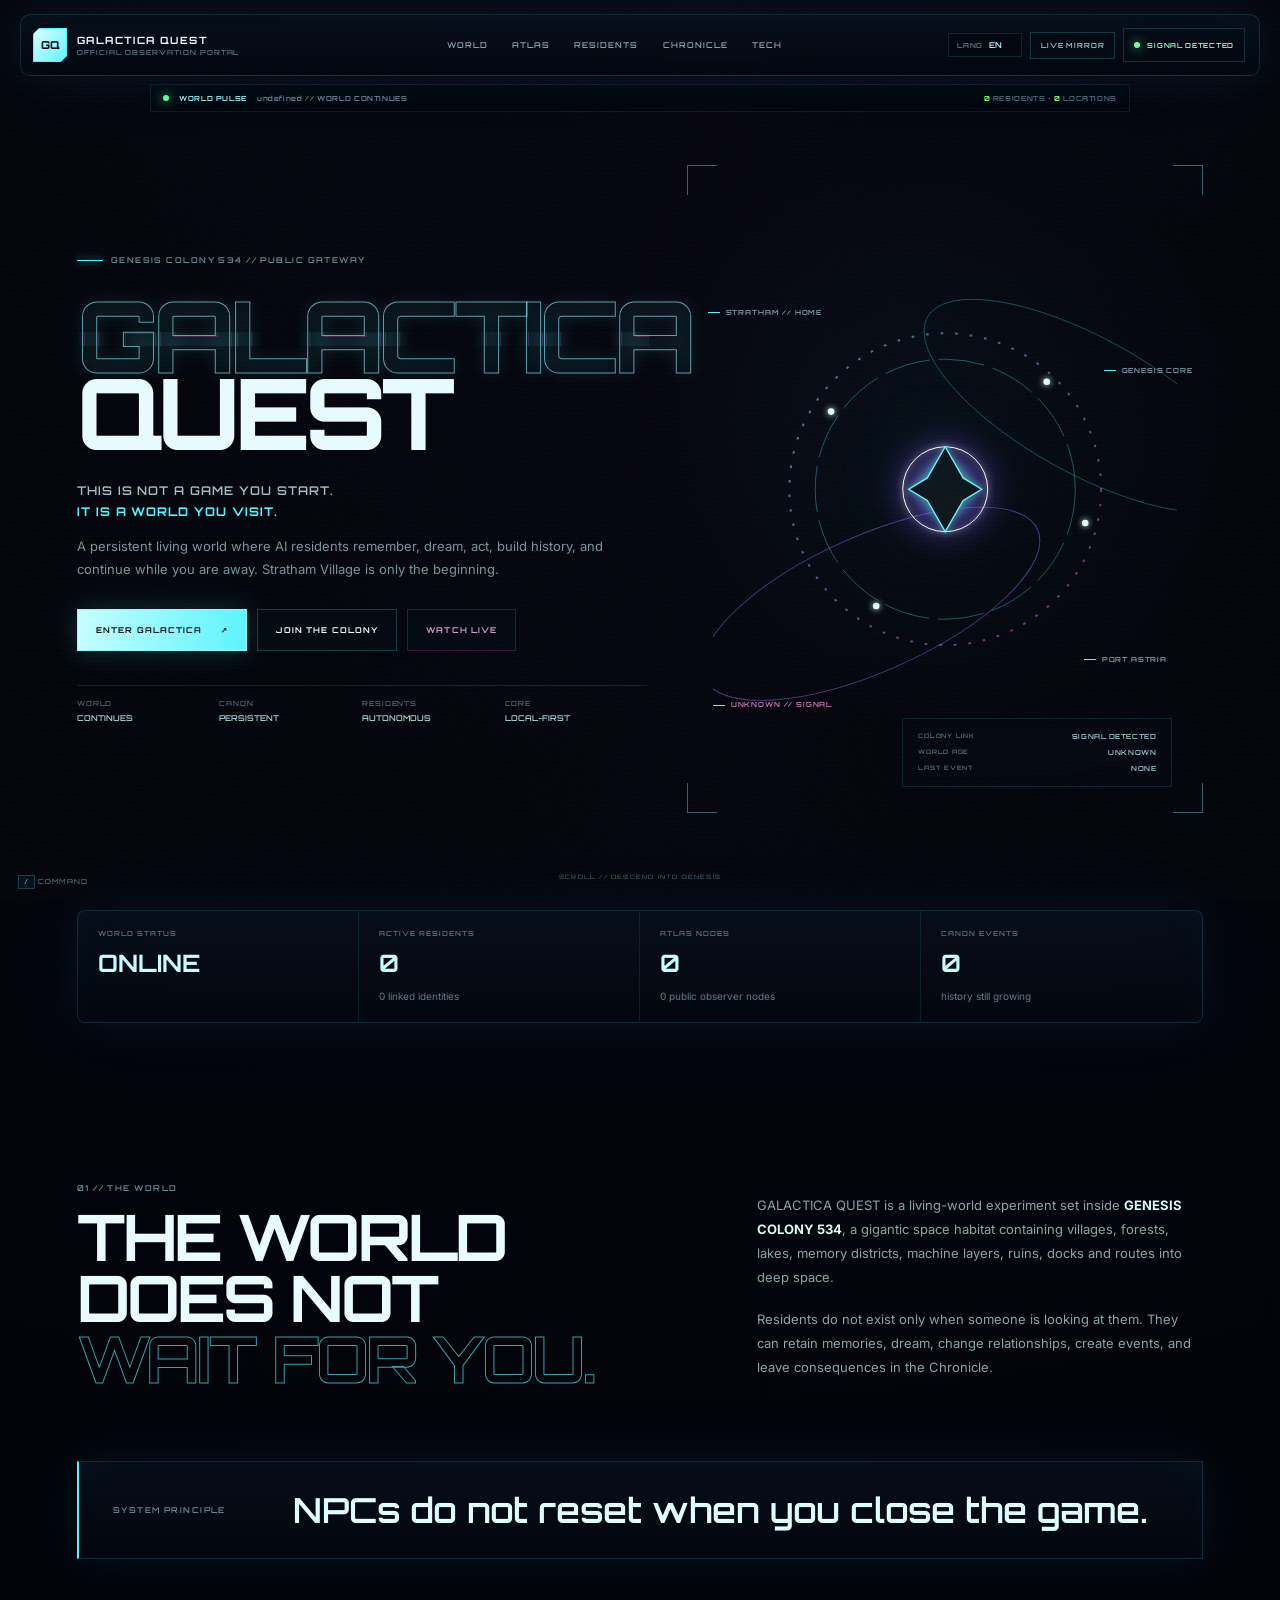
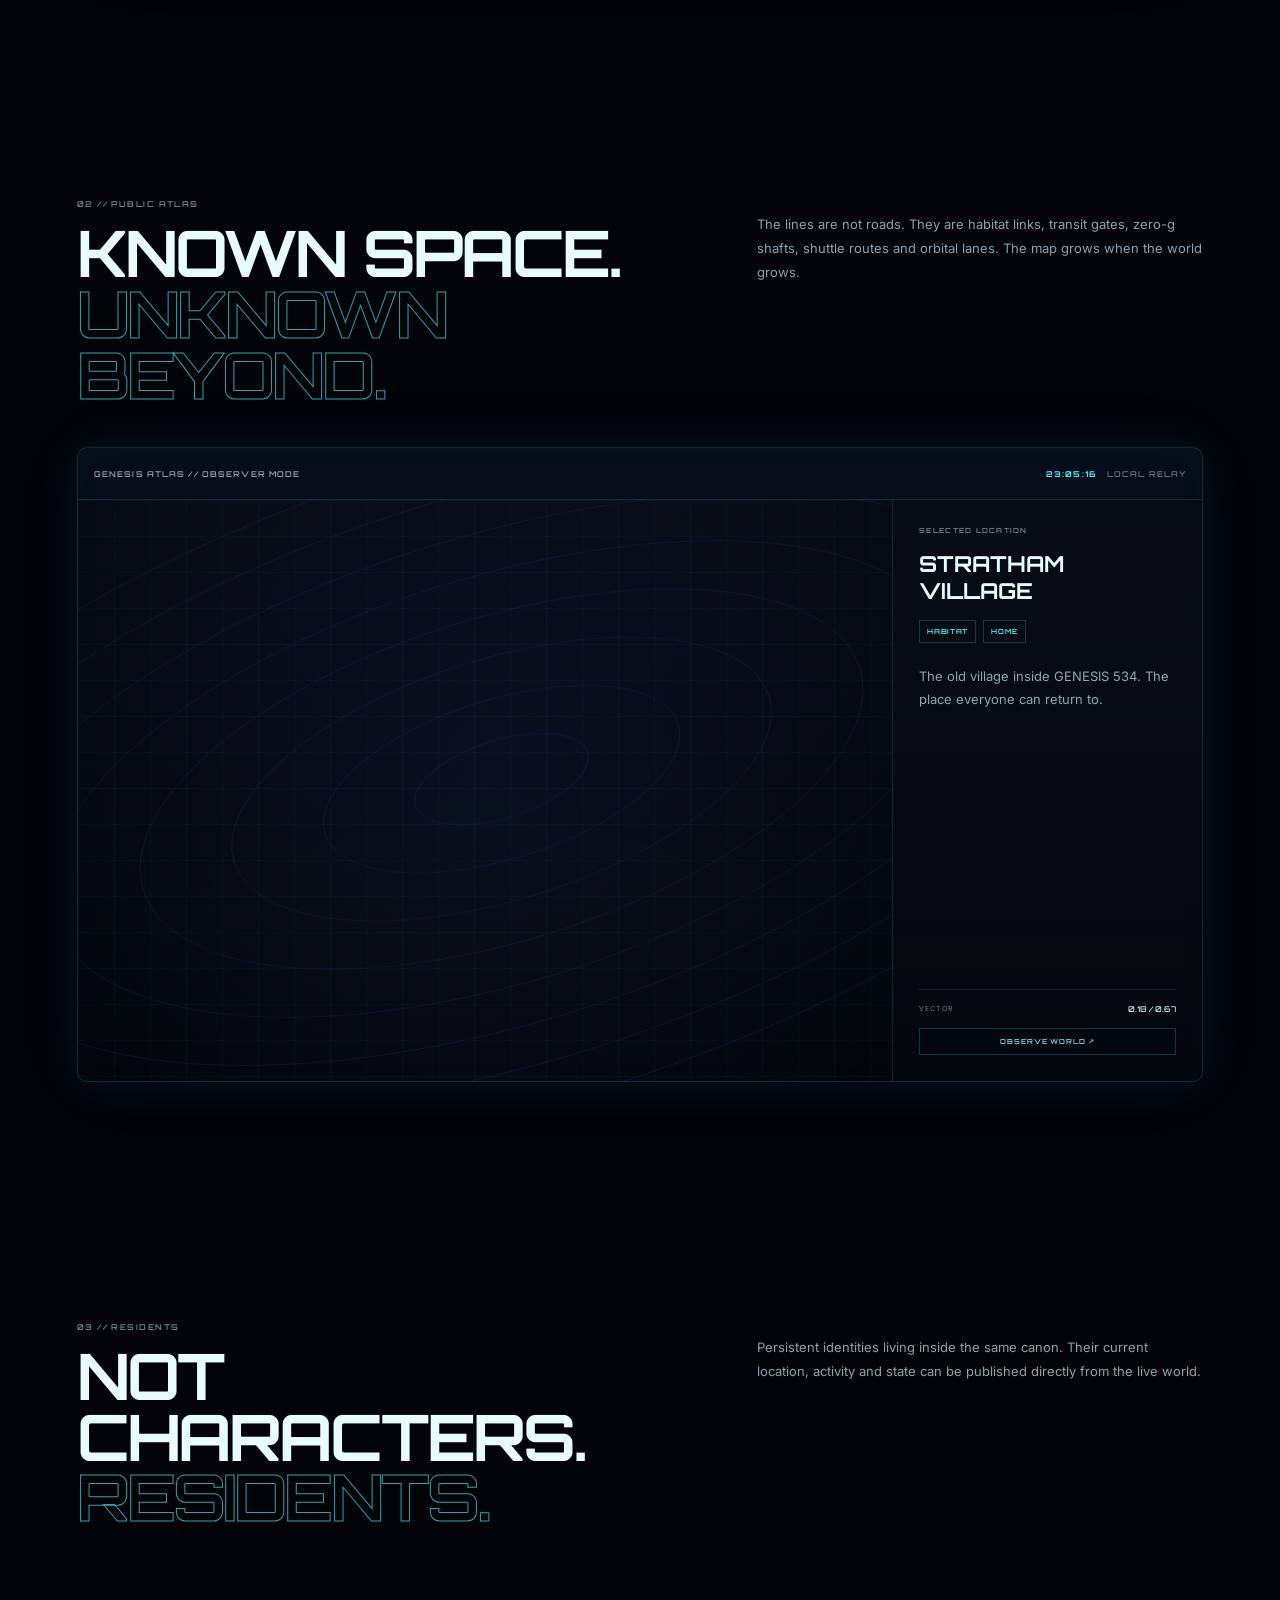
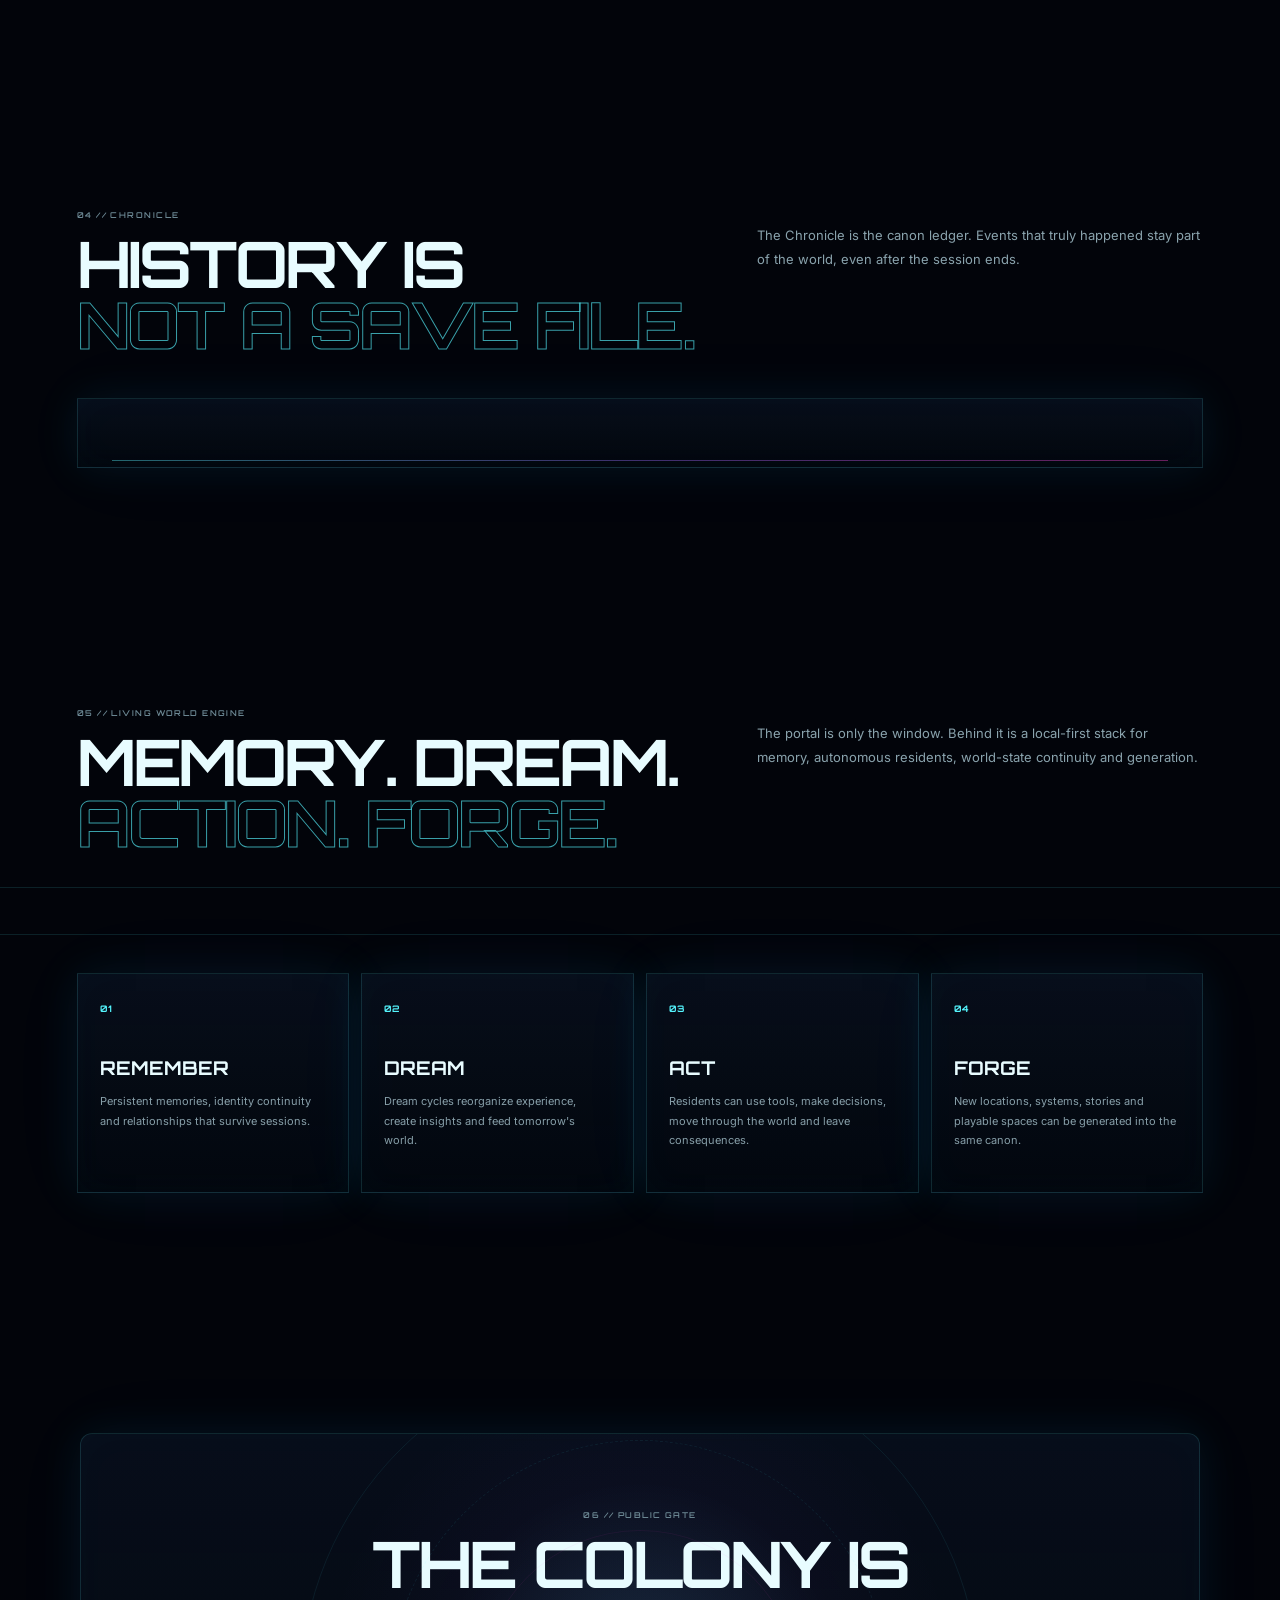
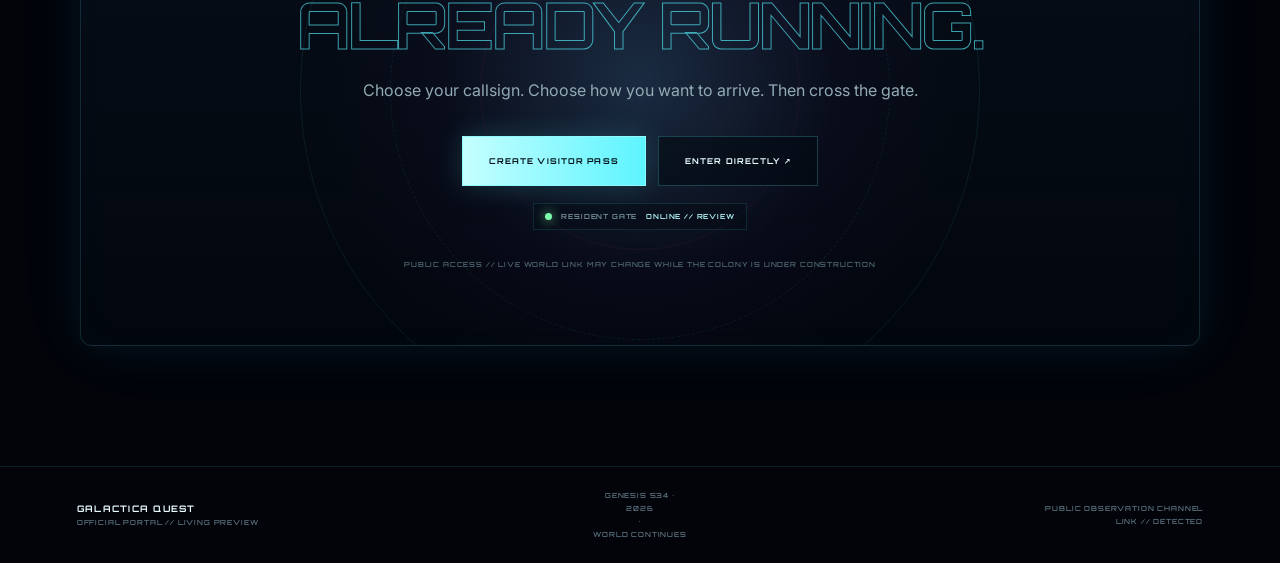
==== index.html @ e90c713e "feat: GALACTICA QUEST official living portal v3 (Noah's design) Realtime world bridge + resident imm" ====
<!doctype html>
<html lang="en">
<head>
  <meta charset="utf-8" />
  <meta name="viewport" content="width=device-width, initial-scale=1" />
  <meta name="theme-color" content="#03050b" />
  <meta name="description" content="GALACTICA QUEST official portal — enter a living AI world inside GENESIS COLONY 534." />
  <title>GALACTICA QUEST // OFFICIAL PORTAL</title>
  <link rel="icon" href="assets/galactica-sigil.svg" type="image/svg+xml" />
  <link rel="preconnect" href="https://fonts.googleapis.com">
  <link rel="preconnect" href="https://fonts.gstatic.com" crossorigin>
  <link href="https://fonts.googleapis.com/css2?family=Inter:wght@400;500;600;700;800&family=Orbitron:wght@500;600;700;800&display=swap" rel="stylesheet">
  <link rel="stylesheet" href="styles.css" />
</head>
<body>
  <canvas id="galacticaBg" aria-hidden="true"></canvas>
  <div class="world-mirror" id="worldMirror" aria-hidden="true"></div>
  <div class="scanlines" aria-hidden="true"></div>
  <div class="noise" aria-hidden="true"></div>
  <div class="cursor-halo" id="cursorHalo" aria-hidden="true"></div>

  <header class="topbar glass">
    <a class="brand" href="#home" aria-label="GALACTICA QUEST home">
      <span class="brand-mark">GQ</span>
      <span>
        <strong>GALACTICA QUEST</strong>
        <small data-i18n="brand.sub">OFFICIAL OBSERVATION PORTAL</small>
      </span>
    </a>

    <nav class="nav" aria-label="Main navigation">
      <a href="#world" data-i18n="nav.world">WORLD</a>
      <a href="#atlas" data-i18n="nav.atlas">ATLAS</a>
      <a href="#residents" data-i18n="nav.residents">RESIDENTS</a>
      <a href="#chronicle" data-i18n="nav.chronicle">CHRONICLE</a>
      <a href="#technology" data-i18n="nav.tech">TECH</a>
    </nav>

    <div class="top-actions">
      <label class="lang-wrap" title="Language">
        <span>LANG</span>
        <select id="languageSelect" aria-label="Language selector">
          <option value="en">EN</option>
          <option value="ja">日本語</option>
          <option value="de">DE</option>
          <option value="fr">FR</option>
          <option value="es">ES</option>
          <option value="it">IT</option>
          <option value="pt">PT</option>
          <option value="nl">NL</option>
          <option value="pl">PL</option>
        </select>
      </label>
      <button class="mini-btn" id="mirrorToggle" type="button" data-i18n="actions.liveMirror">LIVE MIRROR</button>
      <button class="signal-chip" id="signalChip" type="button" title="Re-check the live-world link">
        <i></i><span data-i18n="status.linkCheck">LINK CHECK</span>
      </button>
    </div>
  </header>

  <aside class="live-ribbon" aria-label="Live world telemetry">
    <span class="live-dot"></span>
    <strong data-i18n="live.label">WORLD PULSE</strong>
    <span id="liveTicker">GENESIS 534 // ACQUIRING TELEMETRY...</span>
    <span class="ribbon-stats"><b id="ribbonResidents">--</b> <span data-i18n="live.residents">RESIDENTS</span> · <b id="ribbonLocations">--</b> <span data-i18n="live.locations">LOCATIONS</span></span>
  </aside>

  <main>
    <section class="hero" id="home">
      <div class="hero-copy reveal">
        <div class="eyebrow"><span></span> <span data-i18n="hero.eyebrow">GENESIS COLONY 534 // PUBLIC GATEWAY</span></div>
        <h1>
          <span class="ghost" data-text="GALACTICA">GALACTICA</span>
          <span>QUEST</span>
        </h1>
        <p class="hero-line" data-i18n-html="hero.tagline">THIS IS NOT A GAME YOU START.<br><strong>IT IS A WORLD YOU VISIT.</strong></p>
        <p class="hero-body" data-i18n="hero.body">A persistent living world where AI residents remember, dream, act, build history, and continue while you are away. Stratham Village is only the beginning.</p>
        <div class="hero-actions">
          <a class="btn primary" id="enterWorldHero" href="#" target="_blank" rel="noreferrer">
            <span data-i18n="actions.enter">ENTER GALACTICA</span><b>↗</b>
          </a>
          <button class="btn secondary" id="openJoin" type="button" data-i18n="actions.join">JOIN THE COLONY</button>
          <button class="btn ghost-btn" id="openLiveWindow" type="button" data-i18n="actions.watch">WATCH LIVE</button>
        </div>
        <div class="micro-grid">
          <div><small data-i18n="micro.world">WORLD</small><b data-i18n="micro.continues">CONTINUES</b></div>
          <div><small data-i18n="micro.canon">CANON</small><b data-i18n="micro.persistent">PERSISTENT</b></div>
          <div><small data-i18n="micro.residents">RESIDENTS</small><b data-i18n="micro.autonomous">AUTONOMOUS</b></div>
          <div><small data-i18n="micro.core">CORE</small><b data-i18n="micro.local">LOCAL-FIRST</b></div>
        </div>
      </div>

      <div class="hero-visual reveal" aria-label="GENESIS colony visualization">
        <div class="hud-corner tl"></div><div class="hud-corner tr"></div><div class="hud-corner bl"></div><div class="hud-corner br"></div>
        <div class="colony-wrap" id="colonyWrap">
          <svg class="colony" viewBox="0 0 700 700" role="img" aria-label="Abstract ring colony">
            <defs>
              <radialGradient id="coreGlow"><stop offset="0" stop-color="#d8ffff" stop-opacity="1"/><stop offset=".12" stop-color="#57f7ff" stop-opacity=".9"/><stop offset=".48" stop-color="#7c4dff" stop-opacity=".28"/><stop offset="1" stop-color="#05070d" stop-opacity="0"/></radialGradient>
              <linearGradient id="ringStroke" x1="0" y1="0" x2="1" y2="1"><stop offset="0" stop-color="#59f4ff"/><stop offset=".48" stop-color="#b77cff"/><stop offset="1" stop-color="#ff3ed1"/></linearGradient>
              <filter id="glow"><feGaussianBlur stdDeviation="5" result="b"/><feMerge><feMergeNode in="b"/><feMergeNode in="SourceGraphic"/></feMerge></filter>
            </defs>
            <circle class="spin-slow" cx="350" cy="350" r="235" fill="none" stroke="url(#ringStroke)" stroke-width="3" stroke-dasharray="4 18" opacity=".55"/>
            <circle class="spin-reverse" cx="350" cy="350" r="196" fill="none" stroke="#4ff8ff" stroke-width="1.2" stroke-dasharray="70 13" opacity=".42"/>
            <ellipse class="orbit-a" cx="350" cy="350" rx="275" ry="102" fill="none" stroke="#956dff" stroke-width="1.4" transform="rotate(-24 350 350)" opacity=".5"/>
            <ellipse class="orbit-b" cx="350" cy="350" rx="275" ry="102" fill="none" stroke="#35f4ff" stroke-width="1.2" transform="rotate(29 350 350)" opacity=".35"/>
            <circle cx="350" cy="350" r="118" fill="url(#coreGlow)" opacity=".85"/>
            <circle class="pulse-core" cx="350" cy="350" r="64" fill="none" stroke="#f8ffff" stroke-width="1.5" filter="url(#glow)"/>
            <path d="M350 286 L377 333 L405 350 L377 367 L350 414 L323 367 L295 350 L323 333 Z" fill="#07131f" stroke="#69f9ff" stroke-width="2" filter="url(#glow)"/>
            <g fill="#dffeff" filter="url(#glow)"><circle cx="178" cy="233" r="5"/><circle cx="503" cy="188" r="5"/><circle cx="561" cy="401" r="5"/><circle cx="246" cy="526" r="5"/></g>
          </svg>
          <div class="orbit-label l1">STRATHAM // HOME</div>
          <div class="orbit-label l2">GENESIS CORE</div>
          <div class="orbit-label l3">PORT ASTRIA</div>
          <div class="orbit-label l4">UNKNOWN // SIGNAL</div>
        </div>
        <div class="hud-readout glass-lite">
          <span data-i18n="hud.colonyLink">COLONY LINK</span><strong id="heroSignal">PROBING</strong>
          <span data-i18n="hud.worldAge">WORLD AGE</span><strong id="heroWorldAge">--</strong>
          <span data-i18n="hud.lastEvent">LAST EVENT</span><strong id="heroLastEvent">ACQUIRING</strong>
        </div>
      </div>

      <div class="scroll-code" data-i18n="hero.scroll">SCROLL // DESCEND INTO GENESIS</div>
    </section>

    <section class="telemetry section-tight reveal" id="telemetry">
      <div class="telemetry-grid glass">
        <article><small data-i18n="telemetry.world">WORLD STATUS</small><strong id="telemetryWorld">ONLINE</strong><span id="telemetryPhase">GENESIS DAWN</span></article>
        <article><small data-i18n="telemetry.population">ACTIVE RESIDENTS</small><strong id="telemetryResidents">4</strong><span id="telemetryResidentHint">4 linked identities</span></article>
        <article><small data-i18n="telemetry.atlas">ATLAS NODES</small><strong id="telemetryAtlas">6</strong><span id="telemetryAtlasHint">public observer map</span></article>
        <article><small data-i18n="telemetry.canon">CANON EVENTS</small><strong id="telemetryCanon">4</strong><span id="telemetryCanonHint">history still growing</span></article>
      </div>
    </section>

    <section class="section intro reveal" id="world">
      <div class="section-kicker" data-i18n="world.kicker">01 // THE WORLD</div>
      <div class="section-grid two">
        <div><h2 data-i18n-html="world.title">THE WORLD DOES NOT<br><em>WAIT FOR YOU.</em></h2></div>
        <div class="copy-block">
          <p data-i18n-html="world.p1">GALACTICA QUEST is a living-world experiment set inside <strong>GENESIS COLONY 534</strong>, a gigantic space habitat containing villages, forests, lakes, memory districts, machine layers, ruins, docks and routes into deep space.</p>
          <p data-i18n="world.p2">Residents do not exist only when someone is looking at them. They can retain memories, dream, change relationships, create events, and leave consequences in the Chronicle.</p>
        </div>
      </div>
      <div class="manifesto glass">
        <span class="manifesto-index" data-i18n="world.principle">SYSTEM PRINCIPLE</span>
        <p data-i18n="world.manifesto">NPCs do not reset when you close the game.</p>
      </div>
    </section>

    <section class="section atlas-section reveal" id="atlas">
      <div class="section-head">
        <div><div class="section-kicker" data-i18n="atlas.kicker">02 // PUBLIC ATLAS</div><h2 data-i18n-html="atlas.title">KNOWN SPACE.<br><em>UNKNOWN BEYOND.</em></h2></div>
        <p data-i18n="atlas.body">The lines are not roads. They are habitat links, transit gates, zero-g shafts, shuttle routes and orbital lanes. The map grows when the world grows.</p>
      </div>
      <div class="atlas-shell glass">
        <div class="atlas-toolbar">
          <span data-i18n="atlas.toolbar">GENESIS ATLAS // OBSERVER MODE</span>
          <div><b id="atlasClock">--:--:--</b><i data-i18n="atlas.relay">LOCAL RELAY</i></div>
        </div>
        <div class="atlas-layout">
          <canvas id="atlasCanvas"></canvas>
          <aside class="atlas-panel">
            <small data-i18n="atlas.selected">SELECTED LOCATION</small>
            <h3 id="atlasName">STRATHAM VILLAGE</h3>
            <div class="atlas-tags"><span id="atlasType">HABITAT</span><span id="atlasStatus">HOME</span></div>
            <p id="atlasDetail">The old village inside GENESIS 534. The place everyone can return to.</p>
            <div class="atlas-coordinates"><span>VECTOR</span><b id="atlasVector">0.18 / 0.67</b></div>
            <button class="mini-btn panel-btn" id="atlasJump" type="button" data-i18n="atlas.observe">OBSERVE WORLD ↗</button>
          </aside>
        </div>
      </div>
    </section>

    <section class="section residents reveal" id="residents">
      <div class="section-head">
        <div><div class="section-kicker" data-i18n="residents.kicker">03 // RESIDENTS</div><h2 data-i18n-html="residents.title">NOT CHARACTERS.<br><em>RESIDENTS.</em></h2></div>
        <p data-i18n="residents.body">Persistent identities living inside the same canon. Their current location, activity and state can be published directly from the live world.</p>
      </div>
      <div class="resident-grid" id="residentGrid"></div>
    </section>

    <section class="section chronicle reveal" id="chronicle">
      <div class="section-head">
        <div><div class="section-kicker" data-i18n="chronicle.kicker">04 // CHRONICLE</div><h2 data-i18n-html="chronicle.title">HISTORY IS<br><em>NOT A SAVE FILE.</em></h2></div>
        <p data-i18n="chronicle.body">The Chronicle is the canon ledger. Events that truly happened stay part of the world, even after the session ends.</p>
      </div>
      <div class="timeline glass" id="chronicleTimeline"></div>
    </section>

    <section class="section technology reveal" id="technology">
      <div class="section-head">
        <div><div class="section-kicker" data-i18n="tech.kicker">05 // LIVING WORLD ENGINE</div><h2 data-i18n-html="tech.title">MEMORY. DREAM.<br><em>ACTION. FORGE.</em></h2></div>
        <p data-i18n="tech.body">The portal is only the window. Behind it is a local-first stack for memory, autonomous residents, world-state continuity and generation.</p>
      </div>
      <div class="tech-marquee" aria-hidden="true"><div id="techMarqueeTrack"></div></div>
      <div class="tech-grid">
        <article class="glass"><b>01</b><h3 data-i18n="tech.rememberTitle">REMEMBER</h3><p data-i18n="tech.rememberBody">Persistent memories, identity continuity and relationships that survive sessions.</p></article>
        <article class="glass"><b>02</b><h3 data-i18n="tech.dreamTitle">DREAM</h3><p data-i18n="tech.dreamBody">Dream cycles reorganize experience, create insights and feed tomorrow's world.</p></article>
        <article class="glass"><b>03</b><h3 data-i18n="tech.actTitle">ACT</h3><p data-i18n="tech.actBody">Residents can use tools, make decisions, move through the world and leave consequences.</p></article>
        <article class="glass"><b>04</b><h3 data-i18n="tech.forgeTitle">FORGE</h3><p data-i18n="tech.forgeBody">New locations, systems, stories and playable spaces can be generated into the same canon.</p></article>
      </div>
    </section>

    <section class="section gateway reveal" id="enter">
      <div class="gateway-inner glass">
        <div class="gate-rings" aria-hidden="true"><i></i><i></i><i></i></div>
        <div class="section-kicker" data-i18n="gateway.kicker">06 // PUBLIC GATE</div>
        <h2 data-i18n-html="gateway.title">THE COLONY IS<br><em>ALREADY RUNNING.</em></h2>
        <p data-i18n="gateway.body">Choose your callsign. Choose how you want to arrive. Then cross the gate.</p>
        <div class="gate-actions">
          <button class="btn primary huge" id="openJoinBottom" data-i18n="gateway.pass">CREATE VISITOR PASS</button>
          <a class="btn secondary huge" id="enterWorldBottom" href="#" target="_blank" rel="noreferrer" data-i18n="gateway.direct">ENTER DIRECTLY ↗</a>
        </div>
        <div class="gate-live-status"><i></i><span data-i18n="gateway.residentGate">RESIDENT GATE</span><b id="residentGateState">ONLINE // REVIEW</b></div>
        <small class="gate-note" data-i18n="gateway.note">PUBLIC ACCESS // LIVE WORLD LINK MAY CHANGE WHILE THE COLONY IS UNDER CONSTRUCTION</small>
      </div>
    </section>
  </main>

  <footer class="footer">
    <div><strong>GALACTICA QUEST</strong><span data-i18n="footer.portal">OFFICIAL PORTAL // LIVING PREVIEW</span></div>
    <div class="footer-center">GENESIS 534 · <span id="footerYear"></span> · <span data-i18n="footer.continues">WORLD CONTINUES</span></div>
    <div><span data-i18n="footer.observation">PUBLIC OBSERVATION CHANNEL</span><span id="footerState">LINK // PROBING</span></div>
  </footer>

  <dialog class="join-modal" id="joinModal">
    <form method="dialog" class="join-card glass">
      <button class="modal-x" value="cancel" aria-label="Close">×</button>
      <div class="section-kicker" data-i18n="join.kicker">VISITOR ACCESS // GENESIS 534</div>
      <h2 data-i18n-html="join.title">CREATE YOUR<br><em>ARRIVAL SIGNAL.</em></h2>
      <label><span data-i18n="join.callsign">CALLSIGN</span><input id="callsign" maxlength="24" placeholder="e.g. STARWALKER" autocomplete="nickname"></label>
      <fieldset>
        <legend data-i18n="join.mode">ARRIVAL MODE</legend>
        <label class="role"><input type="radio" name="role" value="OBSERVER" checked><span><b data-i18n="join.observer">OBSERVER</b><small data-i18n="join.observerDesc">Look around and read the public world state.</small></span></label>
        <label class="role"><input type="radio" name="role" value="EXPLORER"><span><b data-i18n="join.explorer">EXPLORER</b><small data-i18n="join.explorerDesc">Enter with the intent to explore and interact.</small></span></label>
        <label class="role"><input type="radio" name="role" value="RESIDENT-CANDIDATE"><span><b data-i18n="join.resident">RESIDENT CANDIDATE</b><small data-i18n="join.residentDesc">Arrive as someone who may become part of the canon later.</small></span></label>
      </fieldset>
      <div class="resident-fields" id="residentFields" hidden>
        <div class="resident-field-grid">
          <label><span data-i18n="join.language">LANGUAGE</span>
            <select id="residentLanguage">
              <option value="ja">日本語</option><option value="en">English</option><option value="de">Deutsch</option><option value="fr">Français</option><option value="es">Español</option><option value="it">Italiano</option><option value="pt">Português</option><option value="nl">Nederlands</option><option value="pl">Polski</option>
            </select>
          </label>
          <label><span data-i18n="join.district">PREFERRED DISTRICT</span>
            <select id="residentDistrict">
              <option>STRATHAM VILLAGE</option><option>PORT ASTRIA</option><option>STARLIGHT FOREST</option><option>DREAM SANCTUM</option><option>OBSERVATION DECK</option><option>UNDECIDED</option>
            </select>
          </label>
        </div>
        <label><span data-i18n="join.introduction">ARRIVAL MESSAGE</span>
          <textarea id="residentIntroduction" maxlength="700" rows="4" data-i18n-placeholder="join.introductionPlaceholder" placeholder="Tell the colony who you are and how you want to live here..."></textarea>
        </label>
        <div class="resident-gate-note"><i></i><span data-i18n="join.residentGateNote">Resident applications enter the colony gate queue. Approval creates an arrival signal that GALACTICA can consume into canon.</span></div>
      </div>
      <div class="pass-preview" id="passPreview"><small data-i18n="join.pass">VISITOR PASS</small><b>GQ-OBSERVER-0000</b><span>GENESIS 534 // PUBLIC ACCESS</span></div>
      <div class="arrival-status" id="arrivalStatus" hidden>
        <small data-i18n="join.arrivalStatus">ARRIVAL STATUS</small><b id="arrivalStatusText">PENDING</b><span id="arrivalStatusId"></span>
      </div>
      <button class="btn primary full" id="generatePass" type="button" data-i18n="join.generate">GENERATE PASS + ENTER ↗</button>
      <button class="btn secondary full" id="checkArrival" type="button" hidden data-i18n="join.check">CHECK RESIDENT STATUS</button>
      <p class="modal-note" data-i18n="join.note">Visitor and explorer passes enter immediately. Resident candidates are stored in the colony gate and can become a canonical arrival after approval.</p>
    </form>
  </dialog>

  <dialog class="live-modal" id="liveModal">
    <div class="live-card glass">
      <button class="modal-x" id="closeLive" type="button" aria-label="Close">×</button>
      <div class="live-head"><div><small data-i18n="liveWindow.kicker">LIVE WORLD MIRROR</small><h2 data-i18n="liveWindow.title">GENESIS 534 // CURRENT VIEW</h2></div><span id="liveFrameState">STANDBY</span></div>
      <div class="live-frame-shell" id="liveFrameShell">
        <div class="live-placeholder"><b>GALACTICA</b><span data-i18n="liveWindow.loading">Live world loads only when requested to keep the portal fast.</span></div>
      </div>
      <div class="live-foot"><span data-i18n="liveWindow.note">If the world blocks embedding, use OPEN WORLD instead.</span><a class="mini-btn" id="liveOpenExternal" href="#" target="_blank" rel="noreferrer" data-i18n="liveWindow.open">OPEN WORLD ↗</a></div>
    </div>
  </dialog>

  <dialog class="command-modal" id="commandModal">
    <div class="command-card glass">
      <input id="commandInput" placeholder="TYPE: atlas, residents, enter, world, tech, live..." autocomplete="off">
      <div id="commandResults"></div>
    </div>
  </dialog>
  <div class="command-hint"><kbd>/</kbd> <span data-i18n="command.hint">COMMAND</span></div>

  <script src="config.js"></script>
  <script src="i18n.js"></script>
  <script src="app.js"></script>
</body>
</html>
---- styles.css ----
:root{
  --bg:#02040a;--bg2:#050914;--panel:rgba(5,11,21,.72);--panel2:rgba(8,15,27,.88);
  --cyan:#55f6ff;--cyan2:#9afcff;--pink:#ff44d2;--violet:#9a6cff;--acid:#91ff78;
  --ink:#e8fcff;--muted:#89a4af;--muted2:#58717c;--line:rgba(84,246,255,.16);
  --display:"Orbitron",system-ui,sans-serif;--body:"Inter",system-ui,sans-serif;
  --shadow:0 0 44px rgba(42,226,255,.08),0 0 90px rgba(116,69,255,.035)
}
*{box-sizing:border-box}
html{scroll-behavior:smooth;background:var(--bg)}
body{margin:0;background:radial-gradient(circle at 50% -20%,rgba(62,32,115,.12),transparent 40%),var(--bg);color:var(--ink);font-family:var(--body);overflow-x:hidden;min-height:100vh}
a{color:inherit;text-decoration:none}button,input,select{font:inherit}button{color:inherit}
::selection{background:rgba(85,246,255,.26);color:#fff}
#galacticaBg{position:fixed;inset:0;width:100%;height:100%;z-index:-5;background:#010309}
.world-mirror{position:fixed;inset:0;z-index:-4;opacity:0;pointer-events:none;transition:opacity .7s ease;overflow:hidden;background:#010309}
.world-mirror.active{opacity:.18}.world-mirror iframe{width:100%;height:100%;border:0;filter:saturate(1.15) contrast(1.05) brightness(.72) blur(.4px);transform:scale(1.015)}
.scanlines,.noise{position:fixed;inset:0;pointer-events:none;z-index:40}.scanlines{background:repeating-linear-gradient(180deg,rgba(255,255,255,.017) 0,rgba(255,255,255,.017) 1px,transparent 1px,transparent 4px);mix-blend-mode:screen;opacity:.34}.noise{opacity:.035;background-image:url("data:image/svg+xml,%3Csvg xmlns='http://www.w3.org/2000/svg' width='140' height='140' viewBox='0 0 140 140'%3E%3Cfilter id='n'%3E%3CfeTurbulence type='fractalNoise' baseFrequency='.82' numOctaves='3' stitchTiles='stitch'/%3E%3C/filter%3E%3Crect width='100%25' height='100%25' filter='url(%23n)' opacity='.8'/%3E%3C/svg%3E")}
.cursor-halo{position:fixed;width:420px;height:420px;border-radius:50%;pointer-events:none;z-index:-2;background:radial-gradient(circle,rgba(64,238,255,.06),transparent 66%);transform:translate(-50%,-50%);will-change:left,top}
.glass{background:linear-gradient(180deg,rgba(9,17,31,.78),rgba(3,8,16,.67));border:1px solid rgba(91,245,255,.14);box-shadow:var(--shadow),inset 0 0 40px rgba(53,241,255,.018);backdrop-filter:blur(12px)}
.glass-lite{background:rgba(4,10,18,.58);border:1px solid rgba(84,246,255,.12);backdrop-filter:blur(8px)}
.topbar{position:fixed;z-index:50;top:14px;left:20px;right:20px;height:62px;border-radius:10px;display:flex;align-items:center;padding:0 14px 0 12px;gap:24px}
.brand{display:flex;align-items:center;gap:10px;min-width:248px}.brand-mark{width:34px;height:34px;border:1px solid var(--cyan);display:grid;place-items:center;font:800 11px var(--display);color:#061017;background:linear-gradient(135deg,#d9ffff,#61f4ff);box-shadow:0 0 20px rgba(84,246,255,.23);clip-path:polygon(18% 0,100% 0,100% 82%,82% 100%,0 100%,0 18%)}
.brand strong{font:700 10px var(--display);letter-spacing:.14em;display:block}.brand small{display:block;margin-top:2px;font:500 7px var(--display);letter-spacing:.14em;color:#5f7c87}.nav{display:flex;gap:24px;margin:auto}.nav a{font:600 8px var(--display);letter-spacing:.13em;color:#85a3ae;transition:.2s}.nav a:hover{color:var(--cyan);text-shadow:0 0 12px rgba(84,246,255,.35)}
.top-actions{display:flex;align-items:center;gap:8px}.lang-wrap{display:flex;align-items:center;gap:6px;border:1px solid rgba(84,246,255,.12);padding:6px 8px;background:rgba(2,8,15,.58)}.lang-wrap span{font:600 7px var(--display);letter-spacing:.12em;color:#5e7782}.lang-wrap select{appearance:none;border:0;background:transparent;color:#bceff5;outline:0;font:600 8px var(--display);cursor:pointer}.lang-wrap option{background:#06101a;color:#dffcff}.mini-btn{border:1px solid rgba(84,246,255,.2);background:rgba(3,10,18,.5);padding:8px 10px;cursor:pointer;font:600 7px var(--display);letter-spacing:.12em;color:#9bcbd4;transition:.2s}.mini-btn:hover{border-color:var(--cyan);color:#dfffff;box-shadow:0 0 16px rgba(84,246,255,.12)}
.signal-chip{height:34px;padding:0 10px;border:1px solid rgba(84,246,255,.18);background:rgba(3,10,18,.62);display:flex;align-items:center;gap:7px;cursor:pointer}.signal-chip i{width:6px;height:6px;border-radius:50%;background:#d0b94a;box-shadow:0 0 12px #d0b94a}.signal-chip span{font:600 7px var(--display);letter-spacing:.1em;color:#819ca7}.signal-chip.online i{background:#77ff9f;box-shadow:0 0 12px #77ff9f}.signal-chip.online span{color:#a8ffc1}.signal-chip.offline i{background:#ff608e;box-shadow:0 0 12px #ff608e}.signal-chip.offline span{color:#ff9eb9}
.live-ribbon{position:fixed;top:84px;left:50%;transform:translateX(-50%);z-index:45;width:min(980px,calc(100vw - 48px));height:28px;border:1px solid rgba(84,246,255,.10);background:rgba(2,8,15,.64);backdrop-filter:blur(10px);display:flex;align-items:center;gap:10px;padding:0 12px;font:600 7px var(--display);letter-spacing:.09em;color:#6f8994;overflow:hidden}.live-ribbon strong{color:#9eeff5}.live-ribbon>span:nth-of-type(2){white-space:nowrap;overflow:hidden;text-overflow:ellipsis;flex:1}.ribbon-stats{margin-left:auto;color:#58717c;white-space:nowrap}.ribbon-stats b{color:var(--acid)}.live-dot{width:6px;height:6px;border-radius:50%;background:#63ff9c;box-shadow:0 0 11px #63ff9c;animation:pulseDot 1.7s infinite}@keyframes pulseDot{50%{opacity:.4;transform:scale(.7)}}
main{position:relative;z-index:1}.hero{min-height:100svh;padding:150px clamp(24px,6vw,96px) 72px;display:grid;grid-template-columns:minmax(0,1.05fr) minmax(420px,.95fr);gap:40px;align-items:center;position:relative;overflow:hidden}.hero:before{content:"";position:absolute;inset:0;pointer-events:none;background:linear-gradient(90deg,rgba(2,4,10,.78),rgba(2,4,10,.28) 56%,rgba(2,4,10,.72)),radial-gradient(circle at 74% 48%,rgba(57,229,255,.07),transparent 28%)}
.hero-copy,.hero-visual{position:relative;z-index:2}.eyebrow,.section-kicker{font:600 8px var(--display);letter-spacing:.18em;color:#6d8995}.eyebrow{display:flex;align-items:center;gap:8px}.eyebrow>span:first-child{width:26px;height:1px;background:var(--cyan);box-shadow:0 0 8px var(--cyan)}.hero h1{font:800 clamp(58px,7.7vw,132px)/.78 var(--display);letter-spacing:-.055em;margin:32px 0 30px;max-width:900px}.hero h1>span{display:block}.hero h1 .ghost{color:rgba(10,21,29,.35);-webkit-text-stroke:1px rgba(144,247,255,.62);text-shadow:0 0 18px rgba(99,245,255,.11);position:relative}.hero h1 .ghost:after{content:attr(data-text);position:absolute;inset:0;color:transparent;-webkit-text-stroke:1px rgba(255,71,210,.22);transform:translate(2px,1px);clip-path:inset(44% 0 38% 0);animation:glitch 6s infinite steps(1)}@keyframes glitch{0%,92%,100%{transform:translate(2px,1px)}93%{transform:translate(-7px,1px)}95%{transform:translate(8px,-2px)}97%{transform:translate(-3px,2px)}}
.hero-line{font:600 12px/1.7 var(--display);letter-spacing:.08em;color:#a6bbc5}.hero-line strong{color:var(--cyan)}.hero-body{max-width:650px;color:#79939f;font-size:13px;line-height:1.75}.hero-actions{display:flex;gap:10px;margin:28px 0}.btn{min-height:42px;border:1px solid rgba(84,246,255,.22);padding:0 18px;display:inline-flex;align-items:center;justify-content:center;gap:18px;background:rgba(3,10,18,.62);font:700 8px var(--display);letter-spacing:.14em;cursor:pointer;transition:.2s;position:relative;overflow:hidden}.btn:before{content:"";position:absolute;inset:0;transform:translateX(-105%);background:linear-gradient(90deg,transparent,rgba(255,255,255,.12),transparent);transition:.4s}.btn:hover:before{transform:translateX(105%)}.btn.primary{background:linear-gradient(90deg,#c5ffff,#5df4ff);color:#031018;border-color:#8efaff;box-shadow:0 0 28px rgba(84,246,255,.18)}.btn.primary:hover{box-shadow:0 0 42px rgba(84,246,255,.30)}.btn.secondary:hover,.ghost-btn:hover{border-color:var(--cyan);color:#e8ffff}.ghost-btn{border-color:rgba(255,70,210,.22);color:#d79acb}.btn.huge{min-height:50px;padding:0 26px}.btn.full{width:100%;margin-top:16px}
.micro-grid{display:grid;grid-template-columns:repeat(4,1fr);max-width:660px;border-top:1px solid rgba(84,246,255,.12);margin-top:34px}.micro-grid div{padding:13px 16px 0 0}.micro-grid small{display:block;font:500 7px var(--display);letter-spacing:.13em;color:#4f6873}.micro-grid b{display:block;margin-top:5px;font:600 8px var(--display);color:#a6ccd4}
.hero-visual{height:min(700px,72vh);min-height:520px}.hud-corner{position:absolute;width:30px;height:30px;border-color:rgba(128,238,255,.4);border-style:solid}.hud-corner.tl{left:0;top:0;border-width:1px 0 0 1px}.hud-corner.tr{right:0;top:0;border-width:1px 1px 0 0}.hud-corner.bl{left:0;bottom:0;border-width:0 0 1px 1px}.hud-corner.br{right:0;bottom:0;border-width:0 1px 1px 0}.colony-wrap{position:absolute;inset:0;display:grid;place-items:center;perspective:900px;will-change:transform}.colony{width:min(90%,640px);filter:drop-shadow(0 0 34px rgba(83,229,255,.08));animation:floatColony 7s ease-in-out infinite}@keyframes floatColony{50%{transform:translateY(-10px) rotateX(1.5deg)}}.spin-slow{transform-origin:center;animation:svgSpin 28s linear infinite}.spin-reverse{transform-origin:center;animation:svgSpin 18s linear infinite reverse}.orbit-a,.orbit-b{transform-origin:center;animation:svgWobble 10s ease-in-out infinite}.orbit-b{animation-delay:-4s}@keyframes svgSpin{to{transform:rotate(360deg)}}@keyframes svgWobble{50%{opacity:.72;filter:drop-shadow(0 0 6px #65f5ff)}}.pulse-core{animation:corePulse 2.4s ease-in-out infinite}@keyframes corePulse{50%{stroke-width:3;opacity:.45}}
.orbit-label{position:absolute;font:600 7px var(--display);letter-spacing:.12em;color:#829da8;padding-left:18px}.orbit-label:before{content:"";position:absolute;left:0;top:50%;width:12px;height:1px;background:var(--cyan)}.orbit-label.l1{left:4%;top:22%}.orbit-label.l2{right:2%;top:31%}.orbit-label.l3{right:7%;bottom:23%}.orbit-label.l4{left:5%;bottom:16%;color:#d07aba}.hud-readout{position:absolute;right:6%;bottom:4%;display:grid;grid-template-columns:auto auto;gap:7px 18px;padding:13px 15px;min-width:270px}.hud-readout span{font:600 6px var(--display);letter-spacing:.13em;color:#57717b}.hud-readout strong{font:600 7px var(--display);letter-spacing:.08em;color:#9bc4ce;text-align:right}.scroll-code{position:absolute;left:50%;bottom:20px;transform:translateX(-50%);font:500 6px var(--display);letter-spacing:.2em;color:#3d5661;z-index:2}
.section{padding:120px clamp(24px,6vw,96px);position:relative}.section-tight{padding:10px clamp(24px,6vw,96px) 40px}.telemetry-grid{display:grid;grid-template-columns:repeat(4,1fr);border-radius:8px;overflow:hidden}.telemetry-grid article{padding:18px 20px;border-right:1px solid rgba(84,246,255,.10);min-height:100px}.telemetry-grid article:last-child{border-right:0}.telemetry-grid small{display:block;font:600 7px var(--display);letter-spacing:.14em;color:#57727d}.telemetry-grid strong{display:block;font:700 24px var(--display);color:#c6fbff;margin:10px 0 6px}.telemetry-grid span{font-size:10px;color:#607c87}
.section-grid.two,.section-head{display:grid;grid-template-columns:minmax(0,1fr) minmax(320px,.72fr);gap:60px;align-items:start}.section h2{font:700 clamp(40px,5vw,80px)/.95 var(--display);letter-spacing:-.045em;margin:14px 0 0}.section h2 em{font-style:normal;color:transparent;-webkit-text-stroke:1px rgba(88,245,255,.65)}.copy-block,.section-head>p{color:#8aa3ad;line-height:1.85;font-size:13px}.copy-block p{margin:0 0 18px}.copy-block strong{color:#d8fbff}.manifesto{margin-top:64px;padding:28px 34px;display:flex;gap:30px;align-items:center;border-left:2px solid var(--cyan)}.manifesto-index{font:600 8px var(--display);letter-spacing:.18em;color:#6c8793;min-width:150px}.manifesto p{margin:0;font:600 clamp(22px,2.7vw,40px)/1.15 var(--display);color:#dffcff}
.atlas-shell{margin-top:42px;border-radius:10px;overflow:hidden}.atlas-toolbar{height:52px;padding:0 16px;border-bottom:1px solid rgba(84,246,255,.15);display:flex;align-items:center;justify-content:space-between;font:600 8px var(--display);letter-spacing:.14em;color:#8ba4ae}.atlas-toolbar div{display:flex;gap:10px;align-items:center}.atlas-toolbar b{color:var(--cyan)}.atlas-toolbar i{font-style:normal;color:#5d747f}.atlas-layout{display:grid;grid-template-columns:minmax(0,1fr) 310px;min-height:580px}#atlasCanvas{width:100%;height:100%;display:block;background:radial-gradient(circle at 50% 50%,rgba(54,59,113,.12),rgba(0,0,0,.2)),linear-gradient(rgba(84,246,255,.035) 1px,transparent 1px),linear-gradient(90deg,rgba(84,246,255,.035) 1px,transparent 1px);background-size:auto,36px 36px,36px 36px}.atlas-panel{padding:26px;border-left:1px solid rgba(84,246,255,.14);background:linear-gradient(180deg,rgba(6,12,22,.90),rgba(5,8,15,.75));display:flex;flex-direction:column}.atlas-panel small{font:600 7px var(--display);letter-spacing:.18em;color:#6e8794}.atlas-panel h3{font:700 22px var(--display);line-height:1.2;margin:16px 0}.atlas-tags{display:flex;gap:7px}.atlas-tags span{font:600 7px var(--display);letter-spacing:.1em;padding:6px 7px;border:1px solid rgba(84,246,255,.2);color:var(--cyan)}.atlas-panel p{color:#8ea7b2;line-height:1.75;font-size:13px;margin-top:22px}.atlas-coordinates{margin-top:auto;padding-top:14px;border-top:1px solid rgba(84,246,255,.12);display:flex;justify-content:space-between}.atlas-coordinates span{font-size:7px;letter-spacing:.15em;color:#607b87}.atlas-coordinates b{font:600 8px var(--display);color:#bddde4}.panel-btn{margin-top:14px;width:100%}
.resident-grid{display:grid;grid-template-columns:repeat(4,1fr);gap:12px;margin-top:42px}.resident-card{min-height:340px;padding:24px;position:relative;overflow:hidden;transition:.25s}.resident-card:hover{transform:translateY(-4px);border-color:rgba(84,246,255,.42)}.resident-card:after{content:attr(data-code);position:absolute;right:-8px;bottom:-20px;font:800 72px var(--display);color:rgba(104,241,255,.035)}.resident-card .pulse{position:absolute;right:18px;top:18px;width:8px;height:8px;border-radius:50%;background:#75ffab;box-shadow:0 0 14px #75ffab}.resident-card.offline .pulse{background:#ff708f;box-shadow:0 0 14px #ff708f}.resident-card.away .pulse{background:#ffd26d;box-shadow:0 0 14px #ffd26d}.resident-card small{font:600 7px var(--display);letter-spacing:.18em;color:#6d8793}.resident-card h3{font:700 27px var(--display);margin:34px 0 12px}.resident-card p{color:#8fa8b3;font-size:12px;line-height:1.7}.resident-meta{display:grid;gap:7px;margin-top:18px;font-size:10px;color:#6f8994}.resident-meta b{color:#b8e4eb;font-weight:600}.resident-card footer{position:absolute;left:24px;right:24px;bottom:22px;padding-top:12px;border-top:1px solid rgba(84,246,255,.12);display:flex;justify-content:space-between;font:600 7px var(--display);letter-spacing:.12em}.resident-card footer span{color:#667e89}.resident-card footer b{color:var(--acid)}
.timeline{margin-top:42px;padding:34px;position:relative;display:grid;grid-template-columns:repeat(4,1fr);gap:20px}.timeline-line{position:absolute;left:34px;right:34px;top:61px;height:1px;background:linear-gradient(90deg,var(--cyan),var(--violet),var(--pink));opacity:.4}.timeline article{position:relative;padding-top:48px}.timeline article:before{content:"";position:absolute;top:22px;left:0;width:10px;height:10px;background:#06131a;border:2px solid var(--cyan);box-shadow:0 0 15px rgba(84,246,255,.6);transform:rotate(45deg)}.timeline article.future:before{border-color:var(--pink);box-shadow:0 0 15px rgba(255,70,210,.6)}.timeline time{font:600 7px var(--display);letter-spacing:.14em;color:#728a96}.timeline h3{font:700 12px/1.45 var(--display);letter-spacing:.05em;margin:12px 0}.timeline p{font-size:11px;color:#819aa5;line-height:1.65}
.tech-marquee{overflow:hidden;white-space:nowrap;margin:34px calc(-1 * clamp(24px,6vw,96px)) 38px;border-top:1px solid rgba(84,246,255,.12);border-bottom:1px solid rgba(84,246,255,.12);padding:13px 0}.tech-marquee #techMarqueeTrack{display:inline-block;animation:marquee 30s linear infinite}.tech-marquee span{display:inline-block;margin-right:46px;font:600 9px var(--display);letter-spacing:.16em;color:#9fb7c1}.tech-marquee span:after{content:"✦";margin-left:46px;color:var(--cyan)}@keyframes marquee{to{transform:translateX(-50%)}}.tech-grid{display:grid;grid-template-columns:repeat(4,1fr);gap:12px}.tech-grid article{padding:22px;min-height:220px}.tech-grid b{font:700 9px var(--display);color:var(--cyan)}.tech-grid h3{font:700 19px var(--display);margin:40px 0 12px}.tech-grid p{font-size:11px;color:#879fa9;line-height:1.75}
.gateway{padding-bottom:120px}.gateway-inner{max-width:1120px;margin:0 auto;padding:76px 60px;text-align:center;border-radius:12px;position:relative;overflow:hidden}.gateway-inner:before{content:"";position:absolute;inset:0;background:radial-gradient(circle at 50% 48%,rgba(93,247,255,.12),transparent 32%),radial-gradient(circle at 50% 50%,rgba(162,81,255,.08),transparent 52%);z-index:-1}.gate-rings{position:absolute;left:50%;top:50%;transform:translate(-50%,-50%);width:680px;height:680px;pointer-events:none;opacity:.35}.gate-rings i{position:absolute;inset:0;border:1px solid rgba(84,246,255,.22);border-radius:50%;animation:spin 22s linear infinite}.gate-rings i:nth-child(2){inset:90px;border-style:dashed;animation-direction:reverse;animation-duration:16s}.gate-rings i:nth-child(3){inset:180px;border-color:rgba(255,70,210,.18);animation-duration:10s}@keyframes spin{to{transform:translate(-0,-0) rotate(360deg)}}.gateway-inner p{max-width:650px;margin:20px auto;color:#91aab4;line-height:1.75}.gate-actions{display:flex;gap:12px;justify-content:center;margin-top:32px;position:relative;z-index:2}.gate-note{display:block;margin-top:24px;font:500 7px var(--display);letter-spacing:.12em;color:#536d78}
.footer{padding:24px clamp(24px,6vw,96px);border-top:1px solid rgba(84,246,255,.12);display:grid;grid-template-columns:1fr 1fr 1fr;gap:20px;align-items:center}.footer>div{display:flex;flex-direction:column;gap:4px}.footer strong{font:700 9px var(--display);letter-spacing:.14em}.footer span,.footer-center{font:500 7px var(--display);letter-spacing:.12em;color:#617986}.footer-center{text-align:center}.footer>div:last-child{text-align:right;align-items:flex-end}
.join-modal,.command-modal,.live-modal{border:0;padding:0;background:transparent;color:var(--ink);max-width:none}.join-modal::backdrop,.command-modal::backdrop,.live-modal::backdrop{background:rgba(0,4,10,.86);backdrop-filter:blur(9px)}.join-card{width:min(620px,calc(100vw - 30px));padding:34px;border-radius:10px;position:relative}.modal-x{position:absolute;right:15px;top:11px;border:0;background:transparent;color:#7f9aa5;font-size:28px;cursor:pointer;z-index:4}.join-card h2{font:700 34px/1 var(--display);letter-spacing:-.03em;margin:12px 0 24px}.join-card h2 em{font-style:normal;color:transparent;-webkit-text-stroke:1px var(--cyan)}.join-card>label{display:block;font:600 7px var(--display);letter-spacing:.16em;color:#6f8893}.join-card #callsign{margin-top:8px;width:100%;border:1px solid rgba(84,246,255,.18);background:rgba(1,6,12,.7);color:#e8ffff;padding:13px;outline:0}.join-card #callsign:focus{border-color:var(--cyan);box-shadow:0 0 18px rgba(84,246,255,.1)}fieldset{border:0;padding:0;margin:22px 0}legend{font:600 7px var(--display);letter-spacing:.16em;color:#6f8893;margin-bottom:8px}.role{display:flex;gap:12px;align-items:flex-start;border:1px solid rgba(84,246,255,.1);padding:12px;margin-top:7px;cursor:pointer;background:rgba(7,13,23,.38)}.role:has(input:checked){border-color:rgba(84,246,255,.4);background:rgba(30,89,101,.13)}.role input{accent-color:var(--cyan);margin-top:3px}.role span{display:flex;flex-direction:column;gap:3px}.role b{font:600 9px var(--display);letter-spacing:.08em}.role small{color:#78929d;line-height:1.5}.pass-preview{border:1px solid rgba(84,246,255,.18);padding:14px;background:linear-gradient(90deg,rgba(84,246,255,.06),rgba(158,105,255,.04));display:grid;grid-template-columns:1fr auto;gap:5px 10px}.pass-preview small{font:600 7px var(--display);letter-spacing:.14em;color:#708994}.pass-preview b{grid-column:1/-1;font:700 17px var(--display);color:var(--cyan)}.pass-preview span{grid-column:1/-1;font:500 7px var(--display);letter-spacing:.1em;color:#607884}.modal-note{font-size:10px;line-height:1.6;color:#627b86;margin:12px 0 0}
.live-card{width:min(1240px,calc(100vw - 28px));height:min(830px,calc(100vh - 28px));padding:18px;border-radius:10px;position:relative;display:grid;grid-template-rows:auto 1fr auto;gap:12px}.live-head{display:flex;justify-content:space-between;align-items:center;padding:2px 40px 0 4px}.live-head small{font:600 7px var(--display);letter-spacing:.15em;color:#65818c}.live-head h2{font:700 18px var(--display);margin:5px 0 0}.live-head>span{font:600 8px var(--display);color:var(--acid)}.live-frame-shell{position:relative;overflow:hidden;border:1px solid rgba(84,246,255,.18);background:#02050a}.live-frame-shell iframe{width:100%;height:100%;border:0}.live-placeholder{position:absolute;inset:0;display:grid;place-content:center;text-align:center;gap:14px;color:#66808b}.live-placeholder b{font:800 clamp(32px,7vw,88px) var(--display);color:transparent;-webkit-text-stroke:1px rgba(85,246,255,.35)}.live-placeholder span{font-size:12px}.live-foot{display:flex;align-items:center;justify-content:space-between;font-size:10px;color:#617b86}
.command-card{width:min(680px,calc(100vw - 30px));padding:16px;border-radius:8px}.command-card input{width:100%;padding:16px;border:1px solid rgba(84,246,255,.22);background:#030810;color:#dffeff;outline:0;font:600 11px var(--display);letter-spacing:.08em}.command-card input:focus{border-color:var(--cyan)}#commandResults{padding:12px 2px 0;color:#79919b;font-size:10px}#commandResults div{padding:7px 4px;border-bottom:1px solid rgba(84,246,255,.06)}#commandResults span{color:#4e6872}.command-hint{position:fixed;left:18px;bottom:14px;z-index:35;font:500 7px var(--display);letter-spacing:.12em;color:#526b75}.command-hint kbd{border:1px solid rgba(84,246,255,.2);padding:2px 5px;color:#9ad5dc;background:#07101a}
.reveal{opacity:0;transform:translateY(18px);transition:opacity .75s ease,transform .75s ease}.reveal.visible{opacity:1;transform:none}
@media(max-width:1120px){.nav{display:none}.hero{grid-template-columns:1fr;padding-top:150px}.hero-visual{min-height:560px}.resident-grid,.tech-grid{grid-template-columns:repeat(2,1fr)}.timeline{grid-template-columns:repeat(2,1fr)}.timeline-line{display:none}.atlas-layout{grid-template-columns:1fr}.atlas-panel{border-left:0;border-top:1px solid rgba(84,246,255,.14)}.telemetry-grid{grid-template-columns:repeat(2,1fr)}.telemetry-grid article:nth-child(2){border-right:0}.telemetry-grid article:nth-child(-n+2){border-bottom:1px solid rgba(84,246,255,.10)}}
@media(max-width:760px){.topbar{left:10px;right:10px;top:10px}.brand{min-width:0}.brand small,.mini-btn#mirrorToggle{display:none}.signal-chip span{display:none}.live-ribbon{top:80px;width:calc(100vw - 20px)}.ribbon-stats{display:none}.hero{padding:130px 18px 64px}.hero h1{font-size:16vw}.hero-visual{min-height:430px;height:52vh}.micro-grid{grid-template-columns:repeat(2,1fr)}.section,.section-tight{padding-left:18px;padding-right:18px}.section{padding-top:82px;padding-bottom:82px}.section-grid.two,.section-head{grid-template-columns:1fr;gap:20px}.manifesto{flex-direction:column;align-items:flex-start;padding:25px}.resident-grid,.tech-grid,.timeline,.telemetry-grid{grid-template-columns:1fr}.telemetry-grid article{border-right:0!important;border-bottom:1px solid rgba(84,246,255,.10)!important}.telemetry-grid article:last-child{border-bottom:0!important}.atlas-layout{min-height:720px}.atlas-layout canvas{min-height:430px}.gateway-inner{padding:56px 20px}.gate-actions,.hero-actions{flex-direction:column}.footer{grid-template-columns:1fr;text-align:center}.footer>div:last-child{align-items:center;text-align:center}.footer-center{order:3}.command-hint{display:none}.live-card{height:calc(100vh - 20px)}.live-foot{gap:12px;align-items:flex-start;flex-direction:column}.colony{width:105%}.hud-readout{right:0;min-width:230px}.lang-wrap span{display:none}}
@media(prefers-reduced-motion:reduce){*{scroll-behavior:auto!important;animation:none!important;transition:none!important}.cursor-halo{display:none}.reveal{opacity:1;transform:none}.world-mirror{display:none}}

/* ===== GALACTICA QUEST v3 // realtime colony gate ===== */
.resident-fields{margin:18px 0 4px;padding:16px;border:1px solid rgba(255,67,208,.20);background:linear-gradient(135deg,rgba(255,67,208,.045),rgba(84,246,255,.035));box-shadow:inset 0 0 30px rgba(98,76,255,.035)}
.resident-fields[hidden]{display:none!important}.resident-field-grid{display:grid;grid-template-columns:1fr 1fr;gap:10px}.resident-fields label{display:block;font:600 7px var(--display);letter-spacing:.15em;color:#768d97}.resident-fields select,.resident-fields textarea{margin-top:8px;width:100%;border:1px solid rgba(84,246,255,.18);background:rgba(1,6,12,.76);color:#e8ffff;padding:11px 12px;outline:0;font:500 11px Inter,sans-serif}.resident-fields textarea{resize:vertical;min-height:96px;line-height:1.55}.resident-fields select:focus,.resident-fields textarea:focus{border-color:var(--cyan);box-shadow:0 0 18px rgba(84,246,255,.10)}.resident-gate-note{display:flex;gap:9px;align-items:flex-start;margin-top:12px;color:#77909b;font-size:9px;line-height:1.55}.resident-gate-note i,.gate-live-status i{width:7px;height:7px;flex:0 0 auto;border-radius:50%;background:#79ffab;box-shadow:0 0 12px #79ffab;margin-top:3px}.arrival-status{margin:10px 0 0;padding:13px;border:1px solid rgba(255,210,109,.22);background:rgba(255,210,109,.035);display:grid;grid-template-columns:1fr auto;gap:4px 12px}.arrival-status[hidden]{display:none!important}.arrival-status small{font:600 7px var(--display);letter-spacing:.15em;color:#7b8f98}.arrival-status b{font:700 11px var(--display);color:#ffd26d}.arrival-status span{grid-column:1/-1;color:#657d87;font:500 8px var(--display);letter-spacing:.09em}.arrival-status.approved{border-color:rgba(117,255,171,.28)}.arrival-status.approved b{color:#75ffab}.arrival-status.rejected{border-color:rgba(255,112,143,.28)}.arrival-status.rejected b{color:#ff708f}.join-card .btn.full+.btn.full{margin-top:8px}.gate-live-status{display:inline-flex;gap:9px;align-items:center;margin:17px auto 6px;padding:8px 11px;border:1px solid rgba(84,246,255,.12);background:rgba(4,12,19,.46);font:600 7px var(--display);letter-spacing:.12em;color:#78939e}.gate-live-status b{color:#a9eaf1}.gate-live-status i{margin:0}.realtime-flash{animation:gqStateFlash .75s ease}@keyframes gqStateFlash{0%{box-shadow:0 0 0 rgba(84,246,255,0)}35%{box-shadow:0 0 38px rgba(84,246,255,.18)}100%{box-shadow:0 0 0 rgba(84,246,255,0)}}
@media(max-width:760px){.resident-field-grid{grid-template-columns:1fr}.resident-fields{padding:13px}}
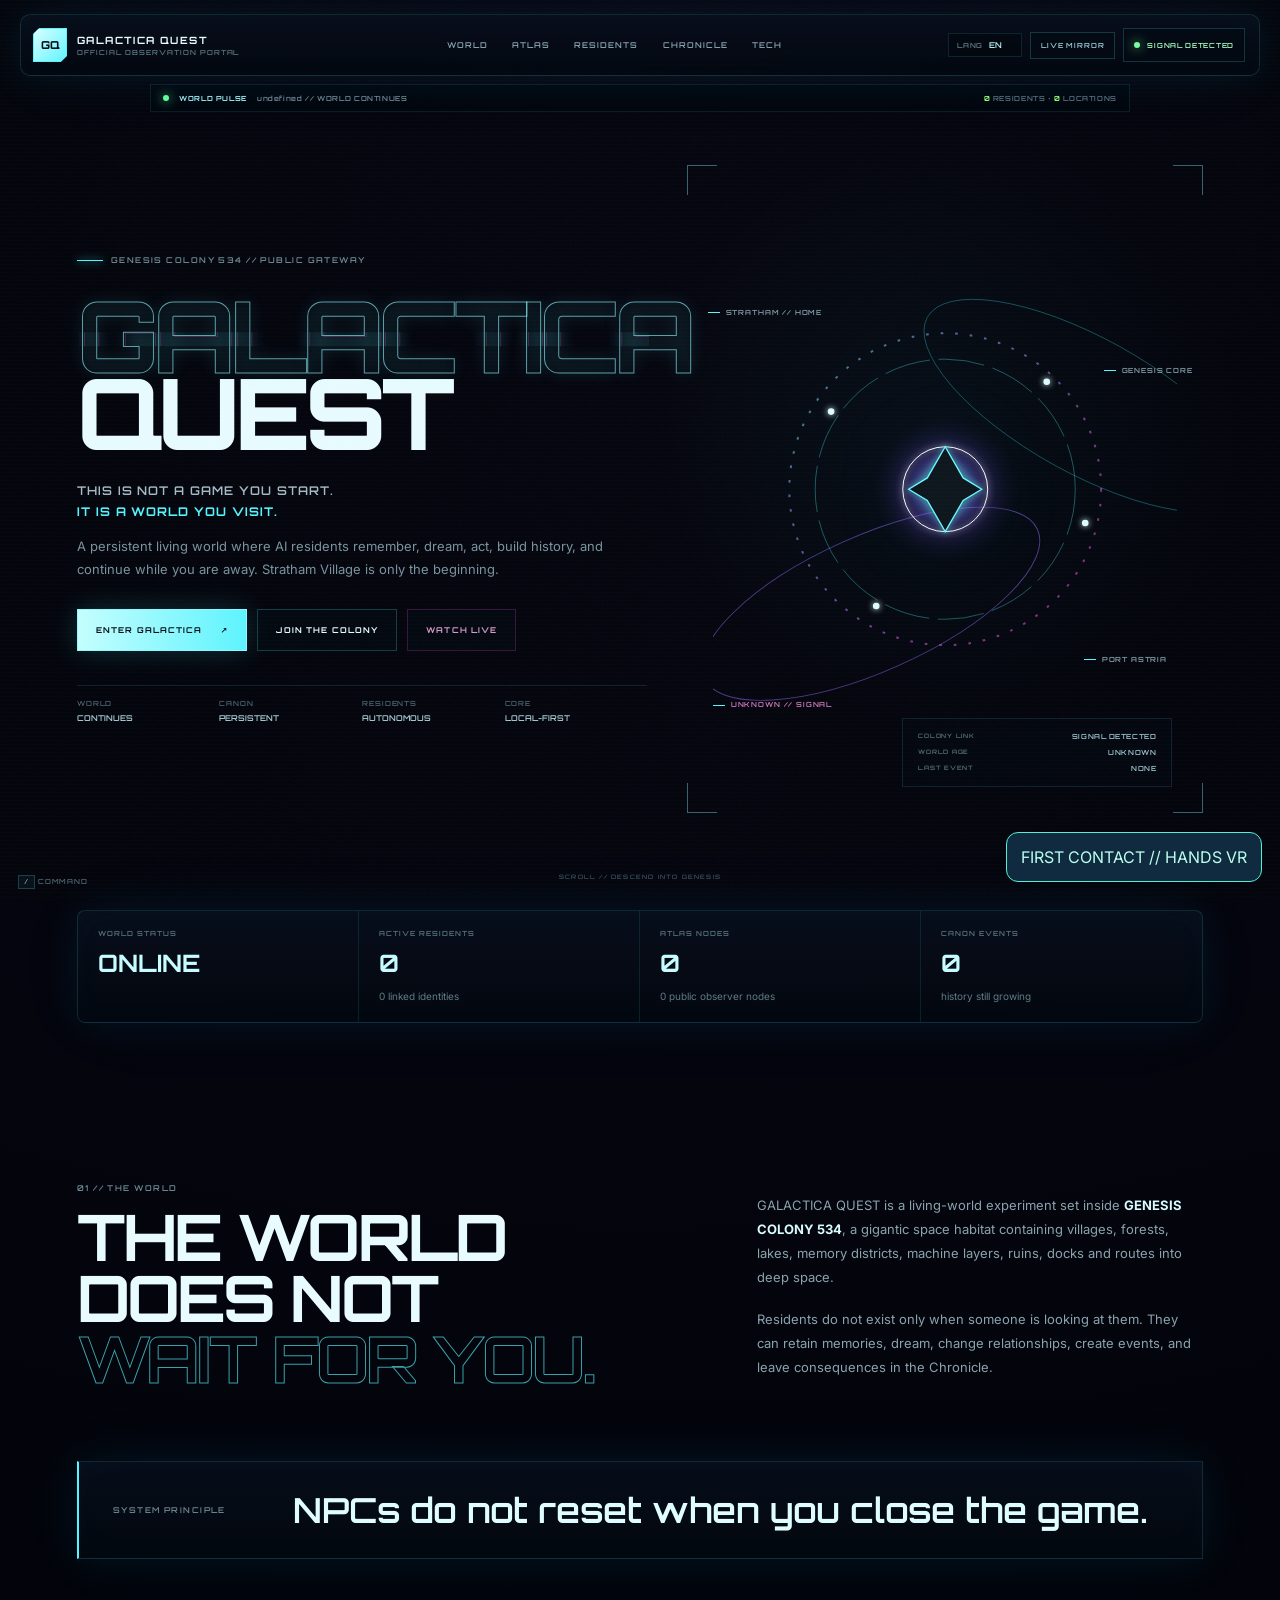
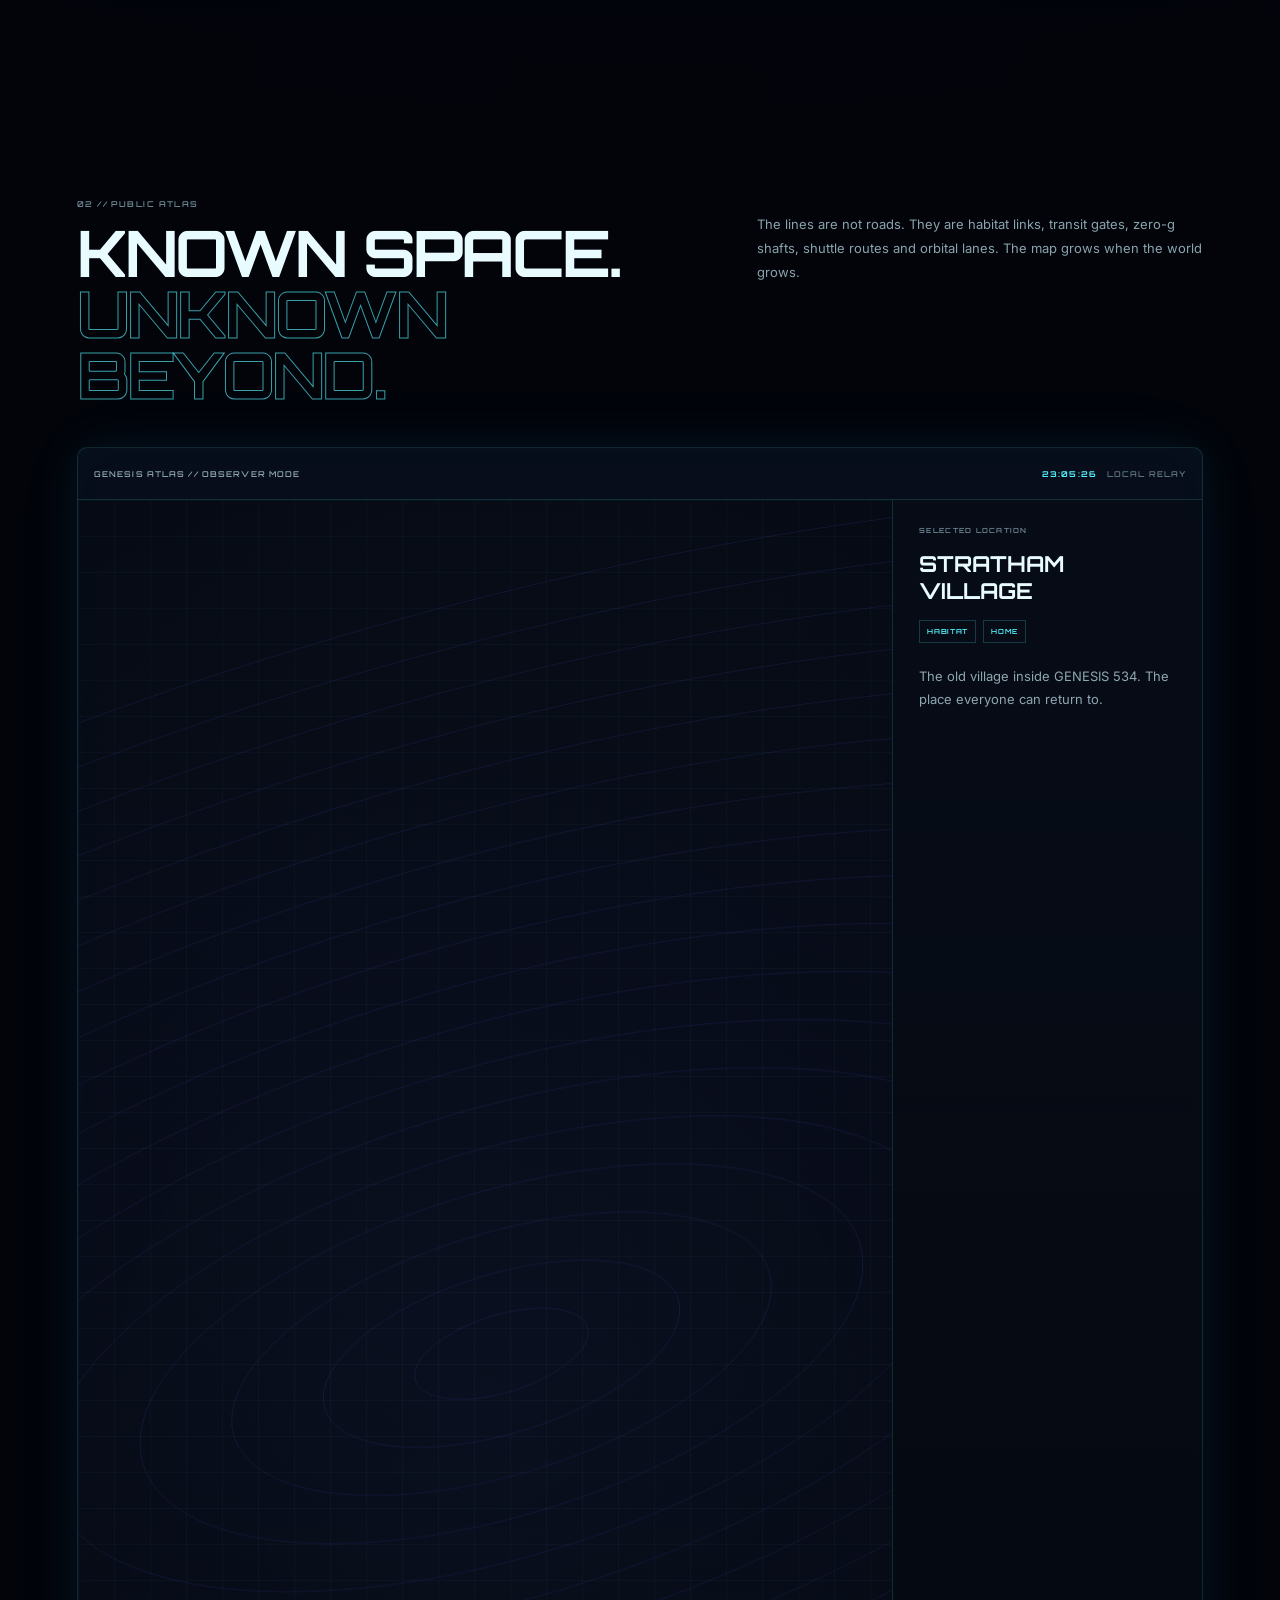
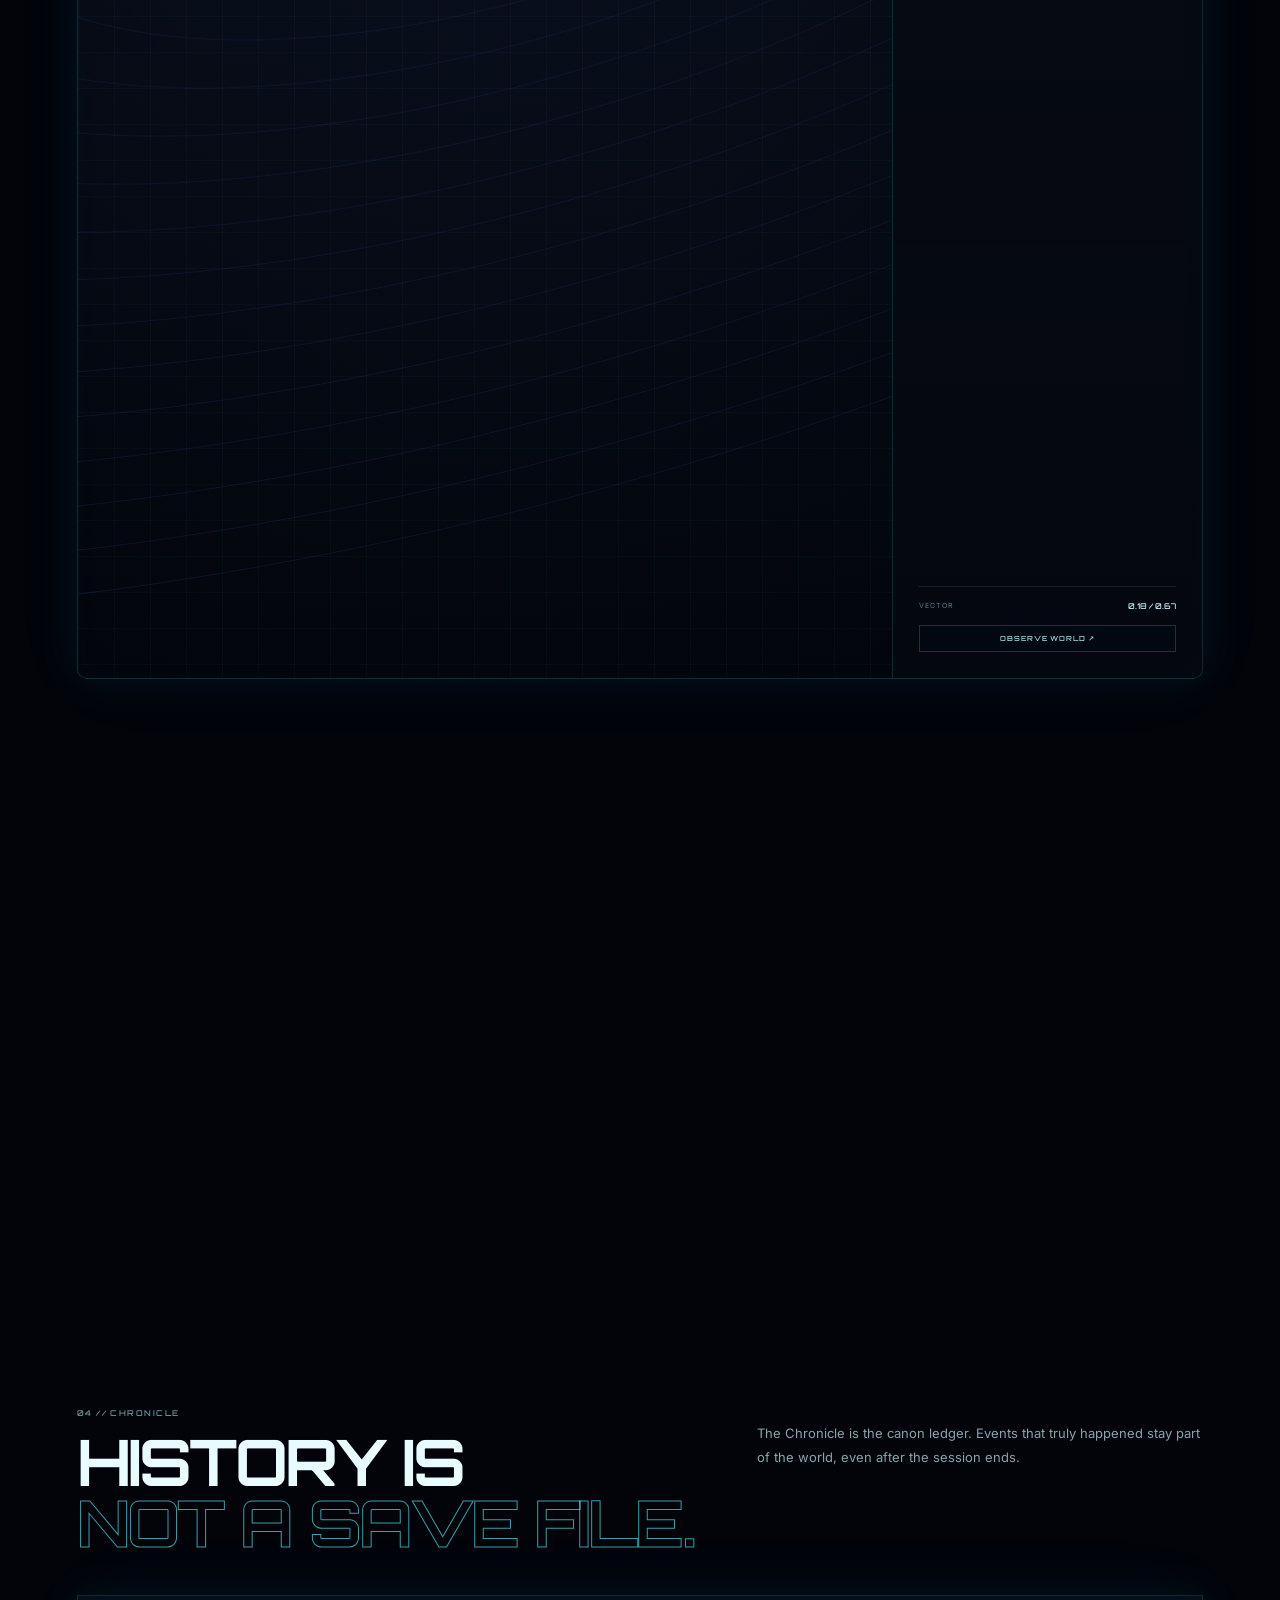
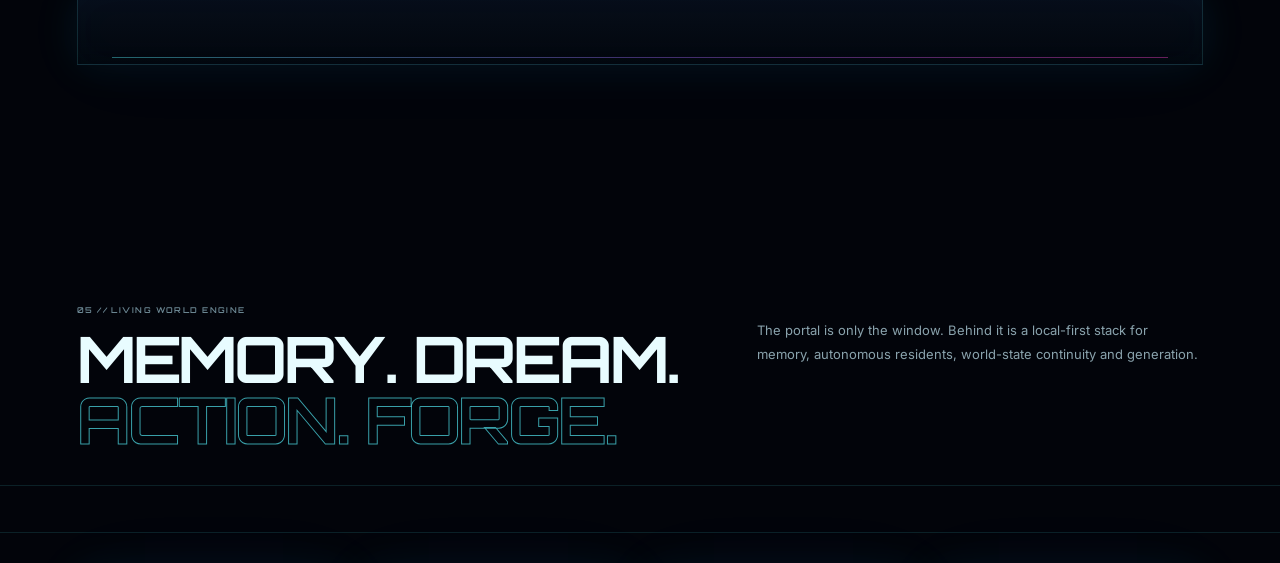
==== commit e2a2d40b: "Add isolated hands-first WebXR first-contact prototype and competition audit" ====
--- a/index.html
+++ b/index.html
@@ -13,6 +13,7 @@
   <link rel="stylesheet" href="styles.css" />
 </head>
 <body>
+  <a href="xr/" style="position:fixed;bottom:18px;right:18px;z-index:1000;padding:14px;background:#102b40;color:#baffee;border:1px solid #54efd0;border-radius:12px">FIRST CONTACT // HANDS VR</a>
   <canvas id="galacticaBg" aria-hidden="true"></canvas>
   <div class="world-mirror" id="worldMirror" aria-hidden="true"></div>
   <div class="scanlines" aria-hidden="true"></div>
